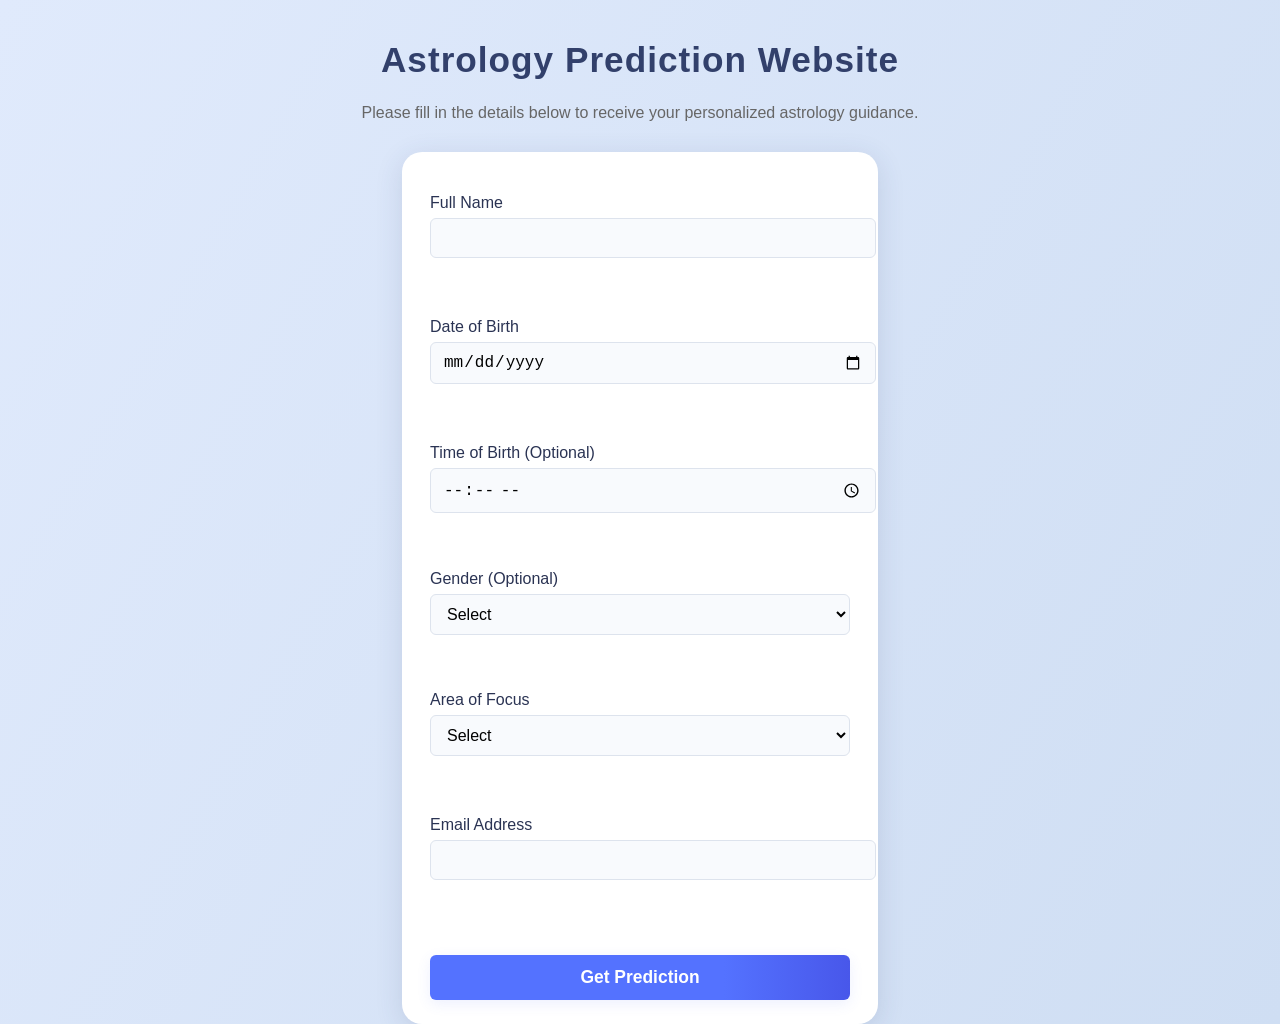
==== index.html @ 37564f97 "Add files via upload" ====
<!DOCTYPE html>
<html>
<head>
  <meta charset="UTF-8">
  <meta name="viewport" content="width=device-width, initial-scale=1.0">
  <title>Astrology Prediction</title>
  <link rel="stylesheet" href="style.css">
</head>
<body>

  <h1>Astrology Prediction Website</h1>
  <p>Please fill in the details below to receive your personalized astrology guidance.</p>

  <form id="astrologyForm" novalidate>

    <label>
      Full Name
      <input type="text" id="name" name="name">
      <span class="error" id="nameError"></span>
    </label>
    <br><br>

    <label>
      Date of Birth
      <input type="date" id="dob" name="dob">
      <span class="error" id="dobError"></span>
    </label>
    <br><br>

    <label>
      Time of Birth (Optional)
      <input type="time" id="time" name="time">
    </label>
    <br><br>

    <label>
      Gender (Optional)
      <select id="gender" name="gender">
        <option value="">Select</option>
        <option>Male</option>
        <option>Female</option>
        <option>Prefer not to say</option>
      </select>
    </label>
    <br><br>

    <label>
      Area of Focus
      <select id="focus" name="focus">
        <option value="">Select</option>
        <option>Career</option>
        <option>Health</option>
        <option>Relationships</option>
        <option>Education</option>
        <option>General Life</option>
      </select>
      <span class="error" id="focusError"></span>
    </label>
    <br><br>

    <label>
      Email Address
      <input type="email" id="email" name="email">
      <span class="error" id="emailError"></span>
    </label>
    <br><br>

    <button type="submit">Get Prediction</button>

  </form>

  <script src="script.js"></script>

</body>
</html>
---- style.css ----
body {
    font-family: 'Segoe UI', Arial, sans-serif;
    background: linear-gradient(120deg, #e0eafc, #cfdef3 100%);
    margin: 0;
    padding: 0;
    min-height: 100vh;
}

h1 {
    text-align: center;
    font-size: 2.2rem;
    margin-top: 40px;
    color: #32406b;
    letter-spacing: 1px;
}

p {
    text-align: center;
    color: #666;
    font-size: 1rem;
    margin-bottom: 30px;
}

form {
    background: #fff;
    max-width: 420px;
    margin: 30px auto 0;
    padding: 32px 28px 24px 28px;
    border-radius: 20px;
    box-shadow: 0 6px 28px rgba(50,64,107, 0.14);
    display: flex;
    flex-direction: column;
    gap: 0.2rem;
}

label {
    font-weight: 500;
    margin: 10px 0 4px 0;
    color: #2a3353;
}

input,
select {
    width: 100%;
    padding: 10px 12px;
    margin-top: 6px;
    font-size: 1rem;
    border: 1px solid #dde3ed;
    border-radius: 6px;
    background: #f8fafd;
    transition: border 0.2s;
}

input:focus,
select:focus {
    border-color: #4a6cf7;
    background: #fff;
    outline: none;
}

button {
    padding: 12px 0;
    margin-top: 24px;
    border: none;
    border-radius: 6px;
    background: linear-gradient(90deg, #5472ff 70%, #4857ea 100%);
    color: #fff;
    font-size: 1.09rem;
    font-weight: 600;
    cursor: pointer;
    box-shadow: 0 4px 14px rgba(74,108,247,0.10);
    transition: background .2s;
}

button:hover,
button:focus {
    background: linear-gradient(90deg, #32406b 60%, #5472ff 100%);
}

@media (max-width: 520px) {
    form {
        max-width: 96vw;
        padding: 18px 8px 18px 8px;
    }
    h1 {
        font-size: 1.4rem;
    }
}
/* Validation Error Styles */
.error {
    color: #d93025;   
    font-size: 13px;
    margin-top: 4px;
    display: block;
  }
  input.error-input,
select.error-input {
  border: 1px solid #d93025;
}
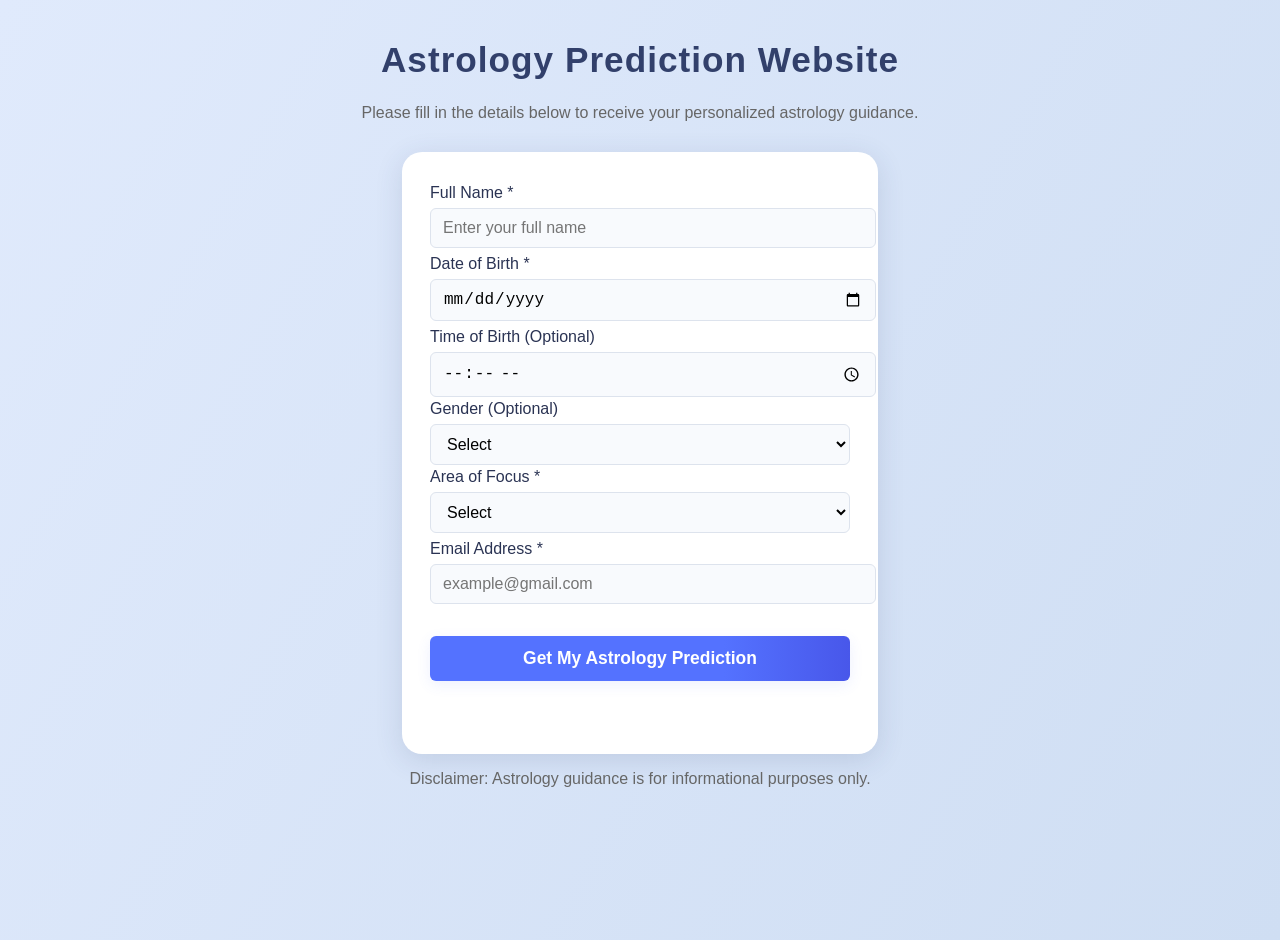
==== commit 12140cbe: "Refactor form structure and improve labels" ====
--- a/index.html
+++ b/index.html
@@ -1,5 +1,5 @@
 <!DOCTYPE html>
-<html>
+<html lang="en">
 <head>
   <meta charset="UTF-8">
   <meta name="viewport" content="width=device-width, initial-scale=1.0">
@@ -13,40 +13,36 @@
 
   <form id="astrologyForm" novalidate>
 
-    <label>
-      Full Name
-      <input type="text" id="name" name="name">
+    <div class="form-group">
+      <label>Full Name <span class="required">*</span></label>
+      <input type="text" id="name" placeholder="Enter your full name">
       <span class="error" id="nameError"></span>
-    </label>
-    <br><br>
+    </div>
 
-    <label>
-      Date of Birth
-      <input type="date" id="dob" name="dob">
+    <div class="form-group">
+      <label>Date of Birth <span class="required">*</span></label>
+      <input type="date" id="dob">
       <span class="error" id="dobError"></span>
-    </label>
-    <br><br>
+    </div>
 
-    <label>
-      Time of Birth (Optional)
-      <input type="time" id="time" name="time">
-    </label>
-    <br><br>
+    <div class="form-group">
+      <label>Time of Birth (Optional)</label>
+      <input type="time" id="time">
+    </div>
 
-    <label>
-      Gender (Optional)
-      <select id="gender" name="gender">
+    <div class="form-group">
+      <label>Gender (Optional)</label>
+      <select id="gender">
         <option value="">Select</option>
         <option>Male</option>
         <option>Female</option>
         <option>Prefer not to say</option>
       </select>
-    </label>
-    <br><br>
+    </div>
 
-    <label>
-      Area of Focus
-      <select id="focus" name="focus">
+    <div class="form-group">
+      <label>Area of Focus <span class="required">*</span></label>
+      <select id="focus">
         <option value="">Select</option>
         <option>Career</option>
         <option>Health</option>
@@ -55,21 +51,23 @@
         <option>General Life</option>
       </select>
       <span class="error" id="focusError"></span>
-    </label>
-    <br><br>
+    </div>
 
-    <label>
-      Email Address
-      <input type="email" id="email" name="email">
+    <div class="form-group">
+      <label>Email Address <span class="required">*</span></label>
+      <input type="email" id="email" placeholder="example@gmail.com">
       <span class="error" id="emailError"></span>
-    </label>
-    <br><br>
+    </div>
 
-    <button type="submit">Get Prediction</button>
+    <button type="submit" id="submitBtn">Get My Astrology Prediction</button>
 
+    <p id="status"></p>
   </form>
 
+  <p class="disclaimer">
+    Disclaimer: Astrology guidance is for informational purposes only.
+  </p>
+
   <script src="script.js"></script>
-
 </body>
 </html>
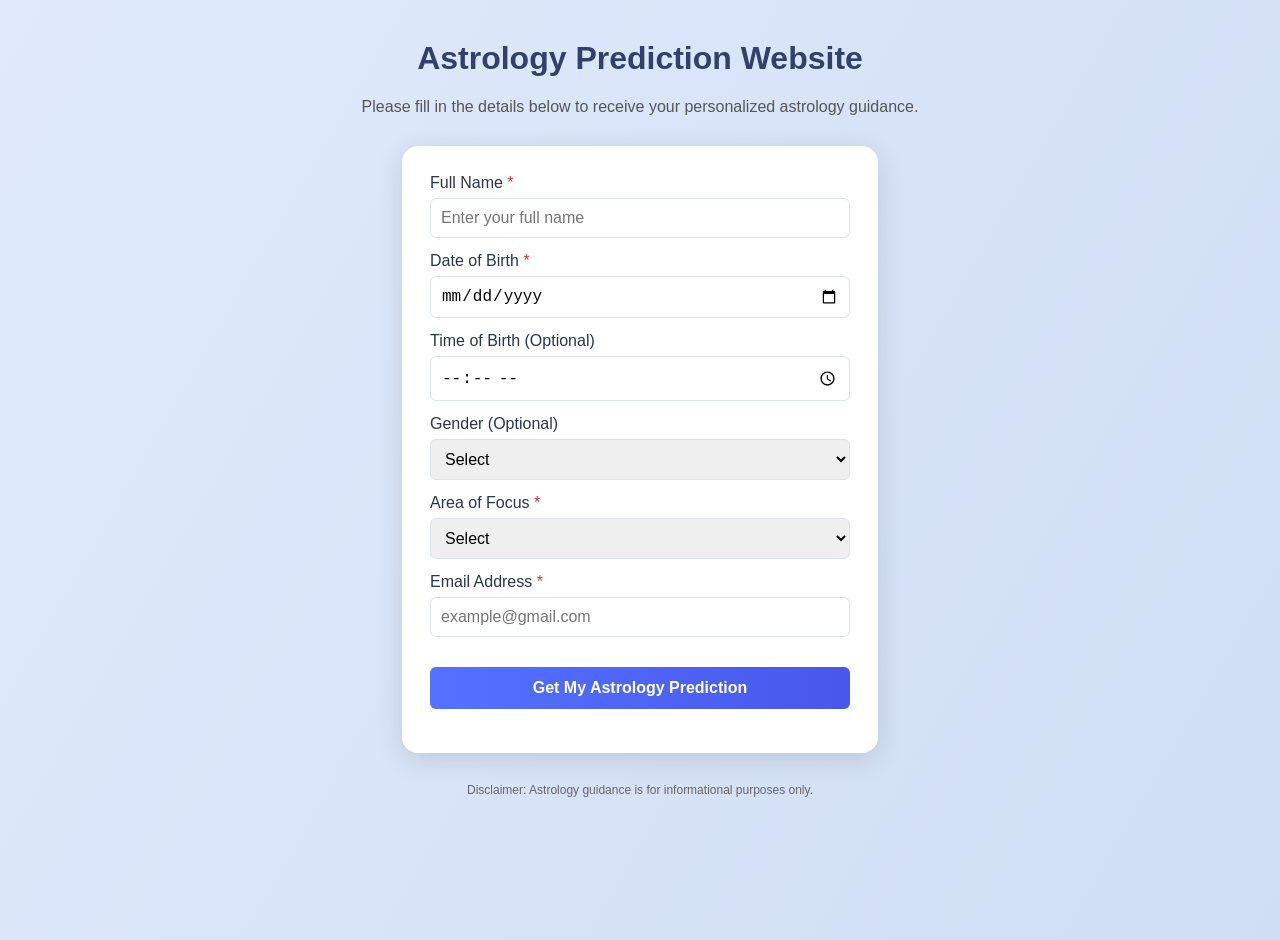
==== commit 046633de: "Update index.html" ====
--- a/index.html
+++ b/index.html
@@ -59,7 +59,10 @@
       <span class="error" id="emailError"></span>
     </div>
 
-    <button type="submit" id="submitBtn">Get My Astrology Prediction</button>
+    <button type="submit" id="submitBtn">
+      Get My Astrology Prediction
+    </button>
+    
 
     <p id="status"></p>
   </form>
--- a/style.css
+++ b/style.css
@@ -1,105 +1,92 @@
 body {
     font-family: 'Segoe UI', Arial, sans-serif;
-    background: linear-gradient(120deg, #e0eafc, #cfdef3 100%);
+    background: linear-gradient(120deg, #e0eafc, #cfdef3);
+    min-height: 100vh;
     margin: 0;
     padding: 0;
-    min-height: 100vh;
-}
-
-h1 {
+  }
+  
+  h1 {
     text-align: center;
-    font-size: 2.2rem;
     margin-top: 40px;
     color: #32406b;
-    letter-spacing: 1px;
-}
-
-p {
+  }
+  
+  p {
     text-align: center;
-    color: #666;
-    font-size: 1rem;
-    margin-bottom: 30px;
-}
-
-form {
+    color: #555;
+  }
+  
+  form {
     background: #fff;
     max-width: 420px;
-    margin: 30px auto 0;
-    padding: 32px 28px 24px 28px;
-    border-radius: 20px;
-    box-shadow: 0 6px 28px rgba(50,64,107, 0.14);
+    margin: 30px auto;
+    padding: 28px;
+    border-radius: 16px;
+    box-shadow: 0 6px 28px rgba(0,0,0,0.12);
+  }
+  
+  .form-group {
     display: flex;
     flex-direction: column;
-    gap: 0.2rem;
-}
-
-label {
+    margin-bottom: 14px;
+  }
+  
+  label {
     font-weight: 500;
-    margin: 10px 0 4px 0;
+    margin-bottom: 6px;
     color: #2a3353;
-}
-
-input,
-select {
-    width: 100%;
-    padding: 10px 12px;
-    margin-top: 6px;
-    font-size: 1rem;
+  }
+  
+  input, select {
+    padding: 10px;
     border: 1px solid #dde3ed;
     border-radius: 6px;
-    background: #f8fafd;
-    transition: border 0.2s;
-}
-
-input:focus,
-select:focus {
+    font-size: 1rem;
+  }
+  
+  input:focus, select:focus {
     border-color: #4a6cf7;
-    background: #fff;
     outline: none;
-}
-
-button {
-    padding: 12px 0;
-    margin-top: 24px;
+  }
+  
+  button {
+    width: 100%;
+    padding: 12px;
+    margin-top: 16px;
+    background: linear-gradient(90deg, #5472ff, #4857ea);
+    color: white;
+    font-size: 1rem;
+    font-weight: 600;
     border: none;
     border-radius: 6px;
-    background: linear-gradient(90deg, #5472ff 70%, #4857ea 100%);
-    color: #fff;
-    font-size: 1.09rem;
-    font-weight: 600;
     cursor: pointer;
-    box-shadow: 0 4px 14px rgba(74,108,247,0.10);
-    transition: background .2s;
-}
-
-button:hover,
-button:focus {
-    background: linear-gradient(90deg, #32406b 60%, #5472ff 100%);
-}
-
-@media (max-width: 520px) {
-    form {
-        max-width: 96vw;
-        padding: 18px 8px 18px 8px;
-    }
-    h1 {
-        font-size: 1.4rem;
-    }
-}
-/* Validation Error Styles */
-.error {
-    color: #d93025;   
+  }
+  
+  button:disabled {
+    background: #999;
+    cursor: not-allowed;
+  }
+  
+  .error {
+    color: #d93025;
     font-size: 13px;
-    margin-top: 4px;
-    display: block;
   }
-  input.error-input,
-select.error-input {
-  border: 1px solid #d93025;
-}
-
   
-
-
+  .required {
+    color: #d93025;
+  }
   
+  #status {
+    margin-top: 12px;
+    text-align: center;
+    font-weight: 500;
+  }
   
+  .disclaimer {
+    text-align: center;
+    font-size: 12px;
+    color: #666;
+    margin-bottom: 20px;
+  }
+  
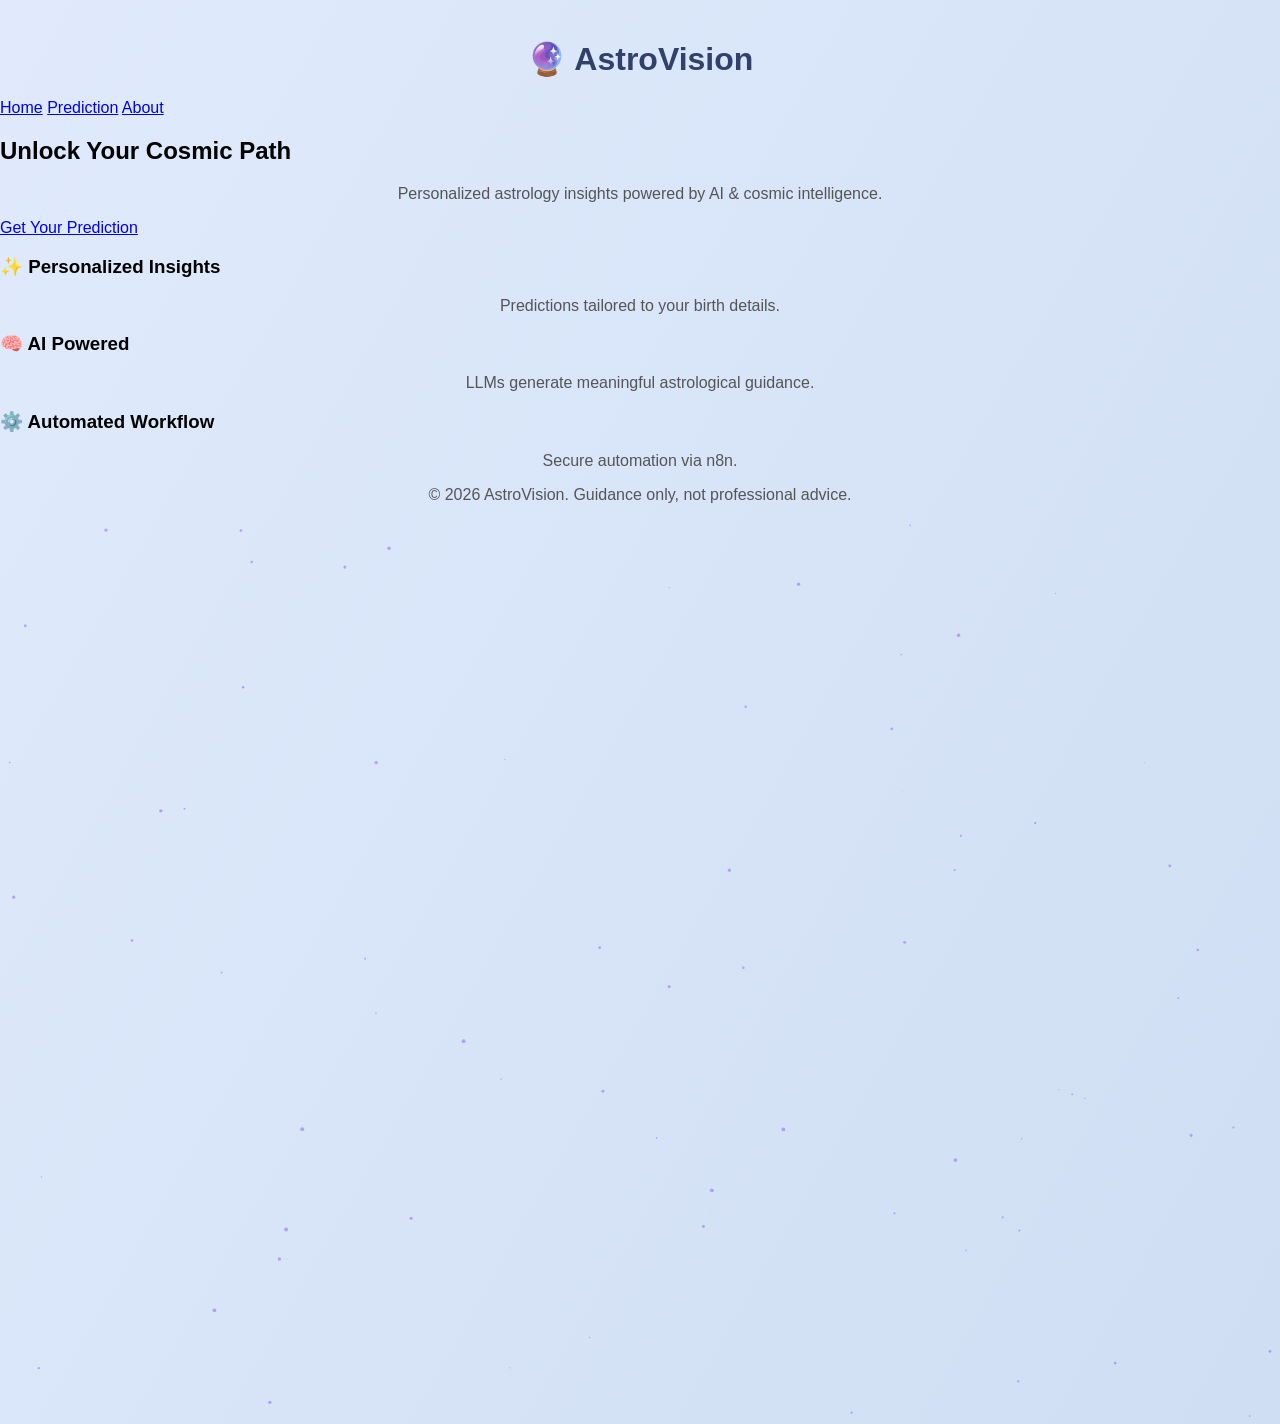
==== commit 42320bef: "Refactor index.html structure and add features" ====
--- a/index.html
+++ b/index.html
@@ -1,76 +1,95 @@
 <!DOCTYPE html>
 <html lang="en">
 <head>
-  <meta charset="UTF-8">
-  <meta name="viewport" content="width=device-width, initial-scale=1.0">
+  <meta charset="UTF-8" />
+  <meta name="viewport" content="width=device-width, initial-scale=1.0"/>
   <title>Astrology Prediction</title>
-  <link rel="stylesheet" href="style.css">
+  <link rel="stylesheet" href="style.css"/>
 </head>
 <body>
 
-  <h1>Astrology Prediction Website</h1>
-  <p>Please fill in the details below to receive your personalized astrology guidance.</p>
+<header class="nav">
+  <h1 class="logo">🔮 AstroVision</h1>
+  <nav>
+    <a href="index.html">Home</a>
+    <a href="prediction.html">Prediction</a>
+    <a href="about.html">About</a>
+  </nav>
+</header>
 
-  <form id="astrologyForm" novalidate>
+<section class="hero">
+  <div class="hero-content fade-in">
+    <h2>Unlock Your Cosmic Path</h2>
+    <p>Personalized astrology insights powered by AI & cosmic intelligence.</p>
+    <a href="prediction.html" class="cta-btn">Get Your Prediction</a>
+  </div>
+</section>
 
-    <div class="form-group">
-      <label>Full Name <span class="required">*</span></label>
-      <input type="text" id="name" placeholder="Enter your full name">
-      <span class="error" id="nameError"></span>
-    </div>
+<section class="features">
+  <div class="feature-card fade-in">
+    <h3>✨ Personalized Insights</h3>
+    <p>Predictions tailored to your birth details.</p>
+  </div>
+  <div class="feature-card fade-in">
+    <h3>🧠 AI Powered</h3>
+    <p>LLMs generate meaningful astrological guidance.</p>
+  </div>
+  <div class="feature-card fade-in">
+    <h3>⚙️ Automated Workflow</h3>
+    <p>Secure automation via n8n.</p>
+  </div>
+</section>
 
-    <div class="form-group">
-      <label>Date of Birth <span class="required">*</span></label>
-      <input type="date" id="dob">
-      <span class="error" id="dobError"></span>
-    </div>
+<footer>
+  <p>© 2026 AstroVision. Guidance only, not professional advice.</p>
+</footer>
 
-    <div class="form-group">
-      <label>Time of Birth (Optional)</label>
-      <input type="time" id="time">
-    </div>
+<script src="script.js"></script>
 
-    <div class="form-group">
-      <label>Gender (Optional)</label>
-      <select id="gender">
-        <option value="">Select</option>
-        <option>Male</option>
-        <option>Female</option>
-        <option>Prefer not to say</option>
-      </select>
-    </div>
+<canvas id="particles"></canvas>
 
-    <div class="form-group">
-      <label>Area of Focus <span class="required">*</span></label>
-      <select id="focus">
-        <option value="">Select</option>
-        <option>Career</option>
-        <option>Health</option>
-        <option>Relationships</option>
-        <option>Education</option>
-        <option>General Life</option>
-      </select>
-      <span class="error" id="focusError"></span>
-    </div>
+<script>
+const canvas = document.getElementById("particles");
+const ctx = canvas.getContext("2d");
 
-    <div class="form-group">
-      <label>Email Address <span class="required">*</span></label>
-      <input type="email" id="email" placeholder="example@gmail.com">
-      <span class="error" id="emailError"></span>
-    </div>
+canvas.width = window.innerWidth;
+canvas.height = window.innerHeight;
 
-    <button type="submit" id="submitBtn">
-      Get My Astrology Prediction
-    </button>
-    
+let particles = [];
 
-    <p id="status"></p>
-  </form>
+for (let i = 0; i < 80; i++) {
+  particles.push({
+    x: Math.random() * canvas.width,
+    y: Math.random() * canvas.height,
+    radius: Math.random() * 2,
+    dx: Math.random() * 0.5,
+    dy: Math.random() * 0.5
+  });
+}
 
-  <p class="disclaimer">
-    Disclaimer: Astrology guidance is for informational purposes only.
-  </p>
+function animateParticles() {
+  ctx.clearRect(0, 0, canvas.width, canvas.height);
 
-  <script src="script.js"></script>
+  ctx.fillStyle = "rgba(138,92,246,0.5)";
+
+  particles.forEach(p => {
+    ctx.beginPath();
+    ctx.arc(p.x, p.y, p.radius, 0, Math.PI * 2);
+    ctx.fill();
+
+    p.x += p.dx;
+    p.y += p.dy;
+
+    if (p.x > canvas.width) p.x = 0;
+    if (p.y > canvas.height) p.y = 0;
+  });
+
+  requestAnimationFrame(animateParticles);
+}
+
+animateParticles();
+</script>
+<div class="glow-orb"></div>
 </body>
+
 </html>
